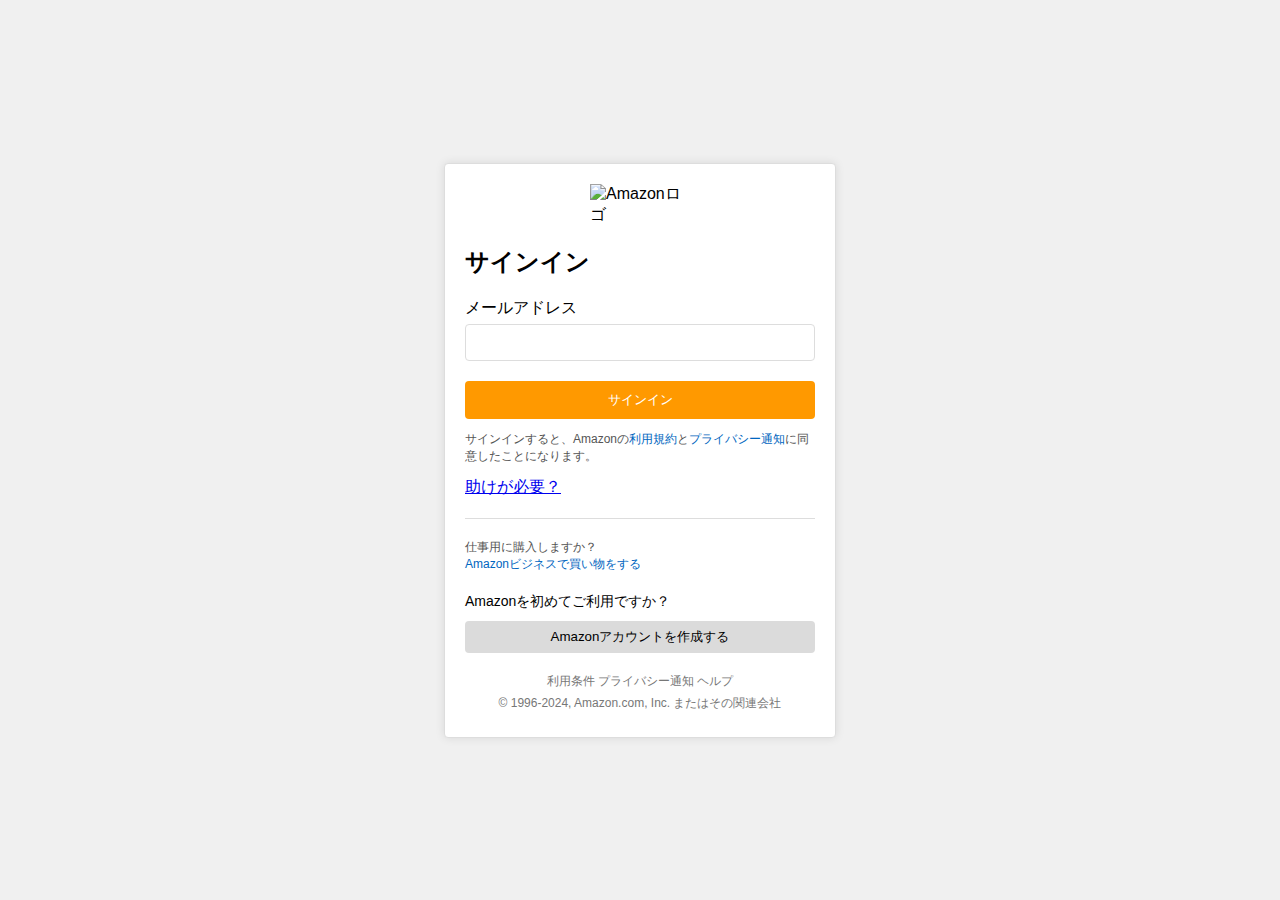
==== index.html @ e8dbb766 "Add files via upload" ====
<!DOCTYPE html>
<html lang="ja">
<head>
    <meta charset="UTF-8">
    <meta name="viewport" content="width=device-width, initial-scale=1.0">
    <title>Amazonログイン</title>
    <link rel="stylesheet" href="styles.css">
</head>
<body>
    <div class="login-container">
        <img src="images/amazon-logo.png" alt="Amazonロゴ" class="logo">
        <div class="login-box">
            <h1>サインイン</h1>
            <form id="loginForm">
                <label for="email">メールアドレス</label>
                <input type="email" id="email" name="email" required>
                <button type="submit">サインイン</button>
            </form>
            <p class="notice">サインインすると、Amazonの<a href="#">利用規約</a>と<a href="#">プライバシー通知</a>に同意したことになります。</p>
            <a href="#">助けが必要？</a>
            <hr>
            <p class="info">仕事用に購入しますか？<br><a href="#">Amazonビジネスで買い物をする</a></p>
        </div>
        <div class="create-account-box">
            <p class="new-user">Amazonを初めてご利用ですか？</p>
            <button class="create-account" onclick="location.href='signup.html'">Amazonアカウントを作成する</button>
        </div>
        <div class="footer">
            <p>利用条件 プライバシー通知 ヘルプ</p>
            <p>© 1996-2024, Amazon.com, Inc. またはその関連会社</p>
        </div>
    </div>
    <script src="script.js"></script>
</body>
</html>
---- styles.css ----
body {
    font-family: Arial, sans-serif;
    background-color: #f0f0f0;
    display: flex;
    justify-content: center;
    align-items: center;
    height: 100vh;
    margin: 0;
}

.login-container {
    width: 100%;
    max-width: 350px;
    padding: 20px;
    background-color: white;
    border: 1px solid #ddd;
    border-radius: 4px;
    box-shadow: 0 0 10px rgba(0, 0, 0, 0.1);
}

.logo {
    display: block;
    margin: 0 auto 20px;
    width: 100px;
}

.login-box, .signup-box, .create-account-box {
    margin-bottom: 20px;
    text-align: left;
}

.login-box h1, .signup-box h1 {
    font-size: 24px;
    margin-bottom: 20px;
}

.login-box label, .signup-box label {
    display: block;
    margin-bottom: 5px;
}

.login-box input, .signup-box input {
    width: 100%;
    padding: 10px;
    margin-bottom: 20px;
    border: 1px solid #ddd;
    border-radius: 4px;
    box-sizing: border-box;
}

.login-box button, .signup-box button {
    width: 100%;
    padding: 10px;
    background-color: #FF9900;
    color: white;
    border: none;
    border-radius: 4px;
    cursor: pointer;
}

.create-account {
    width: 100%;
    padding: 7px;
    background-color: #dbdbdb;
    color: rgb(0, 0, 0);
    border: none;
    border-radius: 4px;
    cursor: pointer;
}
.create-account:hover {
    background-color: #a8a8a8;
}


.login-box button:hover, .signup-box button:hover {
    background-color: #e68900;
}

.notice, .info {
    font-size: 12px;
    color: #555;
}

.notice a, .info a {
    color: #0066c0;
    text-decoration: none;
}

.notice a:hover, .info a:hover {
    text-decoration: underline;
}

hr {
    border: 0;
    border-top: 1px solid #ddd;
    margin: 20px 0;
}

.new-user, .existing-user {
    font-size: 14px;
    margin-bottom: 10px;
}

.footer {
    font-size: 12px;
    color: #777;
    text-align: center;
}

.footer p {
    margin: 5px 0;
}

.disclaimer {
    color: red;
    font-weight: bold;
}
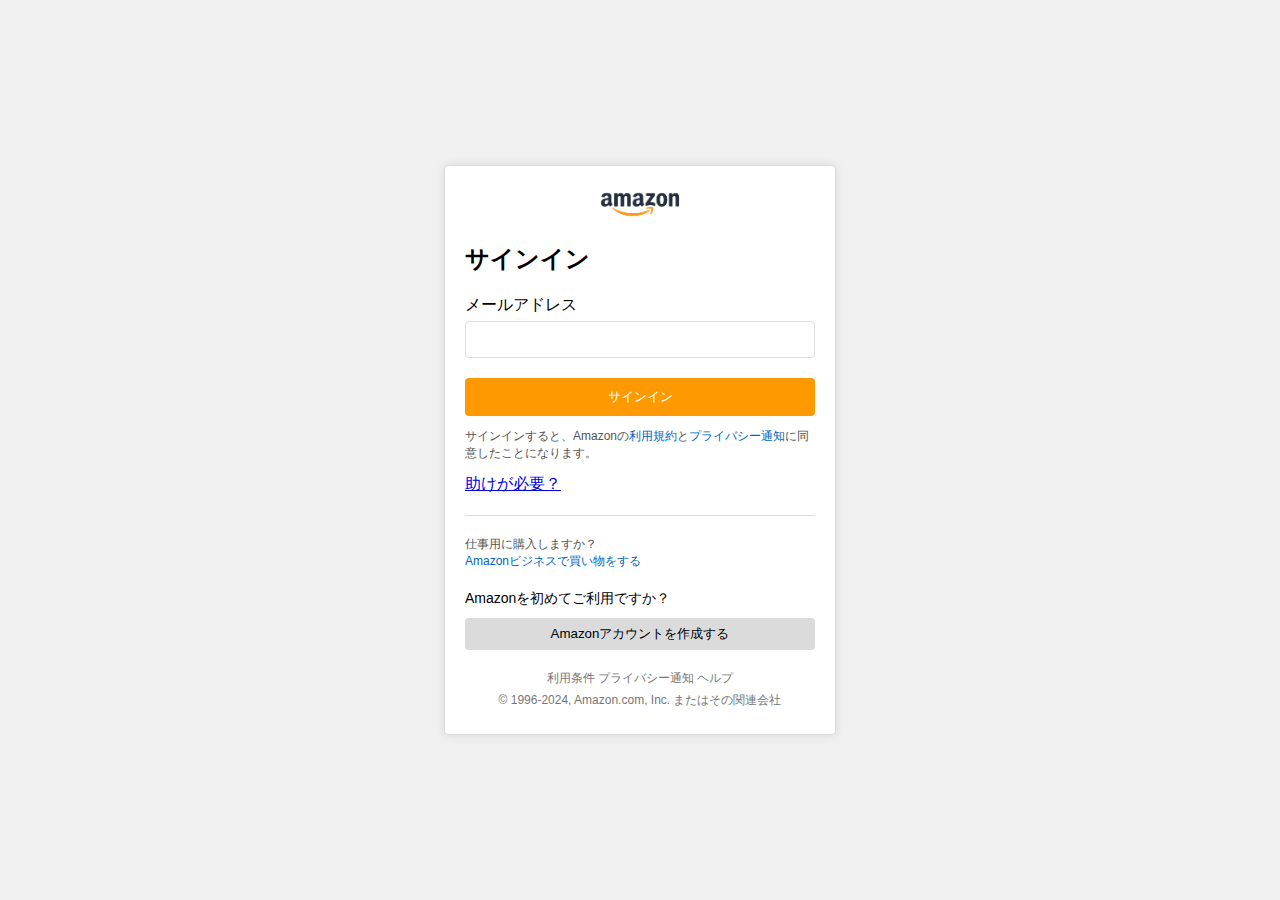
==== commit 8bb40afd: "index.html" ====
--- a/index.html
+++ b/index.html
@@ -8,7 +8,7 @@
 </head>
 <body>
     <div class="login-container">
-        <img src="images/amazon-logo.png" alt="Amazonロゴ" class="logo">
+        <img src="amazon-logo.png" alt="Amazonロゴ" class="logo">
         <div class="login-box">
             <h1>サインイン</h1>
             <form id="loginForm">
